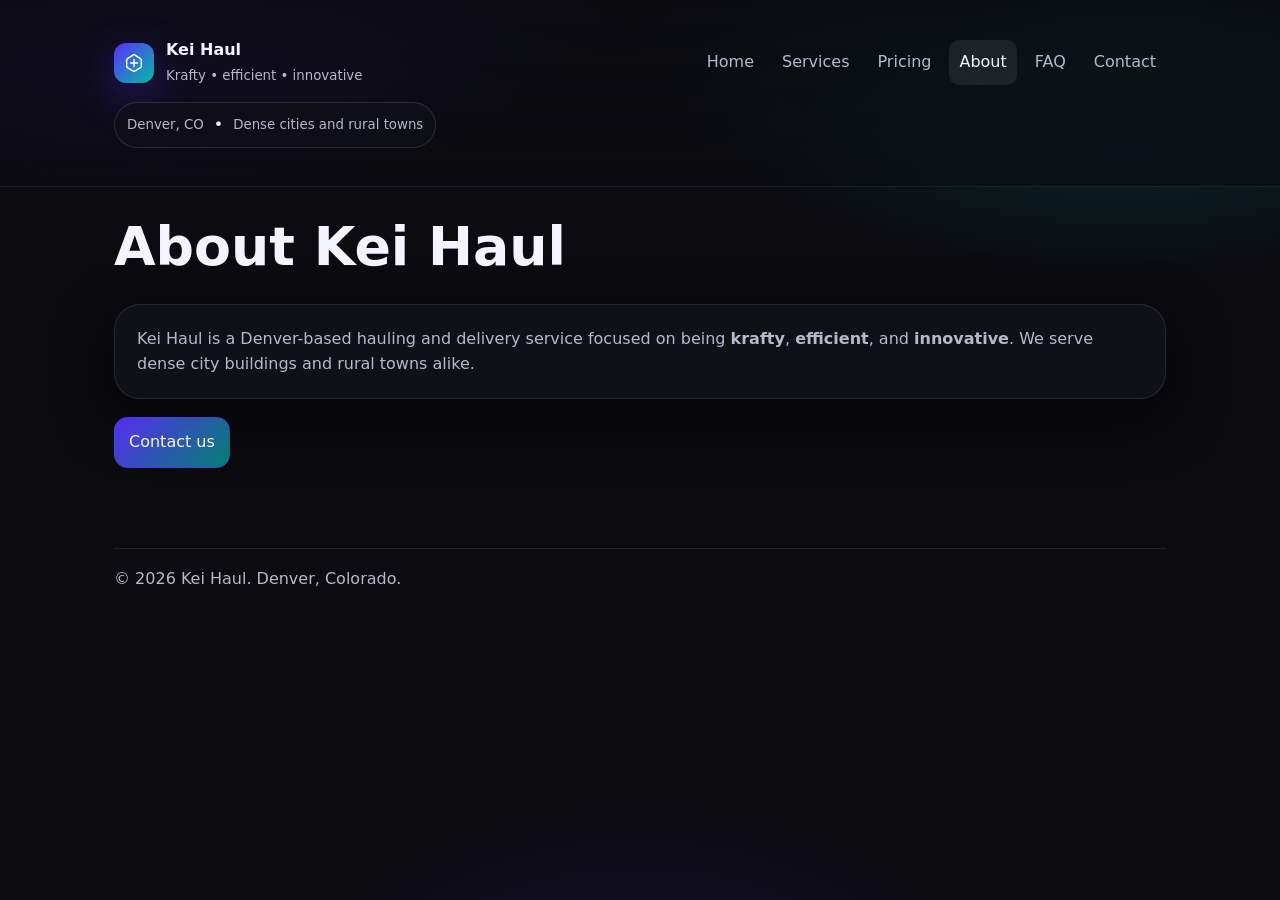
==== about.html @ 42d93d56 "Multi-page site phones on contact only" ====
<!doctype html>
<html lang="en">
<head>
  <meta charset="utf-8" />
  <meta name="viewport" content="width=device-width,initial-scale=1" />
  <meta name="description" content="About Kei Haul — Denver hauling and delivery." />
  <title>About | Kei Haul</title>
  <link rel="stylesheet" href="css/site.css" />
</head>
<body>
  <header>
    <div class="wrap">
      <div class="nav">
        <a class="brand" href="index.html" aria-label="Kei Haul home">
          <span class="mark" aria-hidden="true">
            <svg viewBox="0 0 24 24" fill="none" xmlns="http://www.w3.org/2000/svg">
              <path d="M4 15.5V8.8c0-.5.25-.97.67-1.25l6.5-4.3c.5-.33 1.15-.33 1.65 0l6.5 4.3c.42.28.67.75.67 1.25v6.7c0 .62-.33 1.2-.86 1.52l-6.5 3.95c-.43.26-.97.26-1.4 0l-6.5-3.95A1.78 1.78 0 0 1 4 15.5Z" stroke="white" stroke-width="1.6"/>
              <path d="M8.2 12h7.6" stroke="white" stroke-width="1.6" stroke-linecap="round"/>
              <path d="M12 8.2v7.6" stroke="white" stroke-width="1.6" stroke-linecap="round"/>
            </svg>
          </span>
          <span><b>Kei Haul</b><br /><small class="muted">Krafty • efficient • innovative</small></span>
        </a>
        <nav class="links" aria-label="Site navigation">
          <a href="index.html">Home</a>
          <a href="services.html">Services</a>
          <a href="pricing.html">Pricing</a>
          <a href="about.html" aria-current="page">About</a>
          <a href="faq.html">FAQ</a>
          <a href="contact.html">Contact</a>
        </nav>
        <div class="pill"><small>Denver, CO</small><span aria-hidden="true">•</span><small>Dense cities and rural towns</small></div>
      </div>
    </div>
  </header>

  <main class="wrap">
    <h1 class="page-title">About Kei Haul</h1>
    <section>
      <div class="card"><div class="pad">
        <p class="muted" style="margin:0">Kei Haul is a Denver-based hauling and delivery service focused on being <b>krafty</b>, <b>efficient</b>, and <b>innovative</b>. We serve dense city buildings and rural towns alike.</p>
      </div></div>
      <p style="margin-top:18px"><a class="btn primary" href="contact.html">Contact us</a></p>
    </section>
    <footer>
      <div class="hr"></div>
      <div class="muted">© <span id="y"></span> Kei Haul. Denver, Colorado.</div>
    </footer>
  </main>
  <script>document.getElementById('y').textContent = new Date().getFullYear();</script>
</body>
</html>
---- css/site.css ----
:root{
  --bg:#0b0b10;
  --card:#12121a;
  --text:#f4f4ff;
  --muted:#b8b8cc;
  --brand:#5B2EFF;
  --brand2:#00D1B2;
  --shadow: 0 18px 55px rgba(0,0,0,.55);
  --radius: 18px;
  --radius2: 26px;
  --max: 1100px;
}
*{box-sizing:border-box}
html,body{height:100%}
body{
  margin:0;
  font-family: ui-sans-serif, system-ui, -apple-system, Segoe UI, Roboto, Helvetica, Arial;
  color:var(--text);
  background:
    radial-gradient(900px 500px at 12% -10%, rgba(91,46,255,.55), transparent 55%),
    radial-gradient(900px 500px at 88% 0%, rgba(0,209,178,.25), transparent 55%),
    radial-gradient(700px 500px at 50% 120%, rgba(91,46,255,.20), transparent 55%),
    var(--bg);
  line-height:1.55;
}
a{color:inherit}
.wrap{max-width:var(--max); margin:0 auto; padding:24px}

header{
  position:sticky; top:0; z-index:50;
  backdrop-filter: blur(14px);
  background: linear-gradient(to bottom, rgba(11,11,16,.92), rgba(11,11,16,.55));
  border-bottom: 1px solid rgba(255,255,255,.08);
}
.nav{display:flex; gap:14px; align-items:center; justify-content:space-between; padding:14px 0; flex-wrap:wrap}
.brand{display:flex; align-items:center; gap:12px; text-decoration:none}
.mark{width:40px;height:40px;border-radius:12px;background:linear-gradient(135deg,var(--brand),rgba(0,209,178,.9));display:grid;place-items:center;box-shadow:0 14px 40px rgba(91,46,255,.35)}
.mark svg{width:22px;height:22px}
.pill{display:inline-flex; gap:10px; align-items:center; padding:10px 12px; border:1px solid rgba(255,255,255,.12); border-radius:999px; background: rgba(18,18,26,.65)}
.pill small{color:var(--muted)}
.links{display:flex; gap:8px; flex-wrap:wrap; align-items:center}
.links a{text-decoration:none; color:var(--muted); padding:10px 10px; border-radius:10px}
.links a:hover{color:var(--text); background: rgba(255,255,255,.06)}
.links a[aria-current="page"]{color:var(--text); background: rgba(255,255,255,.08)}

.btn{display:inline-flex; align-items:center; justify-content:center; gap:10px; padding:12px 14px; border-radius:14px; border:1px solid rgba(255,255,255,.14); background: rgba(255,255,255,.06); color:var(--text); text-decoration:none}
.btn.primary{border-color: rgba(91,46,255,.55); background: linear-gradient(135deg, rgba(91,46,255,.95), rgba(0,209,178,.60))}

.card{background: rgba(18,18,26,.78); border: 1px solid rgba(255,255,255,.10); border-radius: var(--radius2); box-shadow: var(--shadow); overflow:hidden}
.pad{padding:22px}
h1{margin:14px 0 10px; font-size: clamp(30px, 4.2vw, 54px); line-height:1.05}
h2{margin:0 0 10px; font-size: 22px}
.muted{color:var(--muted)}
.grid{display:grid; gap:18px; grid-template-columns: 1.2fr .8fr; align-items:stretch}
@media (max-width: 900px){ .grid{grid-template-columns: 1fr} }
.cta{display:flex; gap:12px; flex-wrap:wrap; margin-top:16px}
.cols{display:grid; gap:14px; grid-template-columns: repeat(3, 1fr)}
@media (max-width: 900px){ .cols{grid-template-columns: 1fr} }
.tile{padding:18px; border-radius: var(--radius); background: rgba(255,255,255,.04); border:1px solid rgba(255,255,255,.10)}
.tile b{display:block; margin-bottom:6px}
.pricing{display:grid; gap:14px; grid-template-columns: 1fr 1fr}
@media (max-width: 900px){ .pricing{grid-template-columns: 1fr} }
.list{margin:10px 0 0; padding-left: 18px; color:var(--muted)}
.list li{margin:6px 0}
.note{margin-top:10px; padding:12px 12px; border-radius: 14px; border:1px dashed rgba(255,255,255,.18); background: rgba(255,255,255,.03); color: var(--muted)}
.faq{display:grid; gap:10px}
details{border-radius: var(--radius); border:1px solid rgba(255,255,255,.10); background: rgba(255,255,255,.04); overflow:hidden}
summary{cursor:pointer; list-style:none; padding:14px 16px; font-weight:700}
summary::-webkit-details-marker{display:none}
.ans{padding:0 16px 16px; color:var(--muted)}
footer{padding:28px 0 60px; color: var(--muted)}
.hr{height:1px; background: rgba(255,255,255,.10); margin: 18px 0}
main section{padding:18px 0}
.page-title{margin-top:8px}
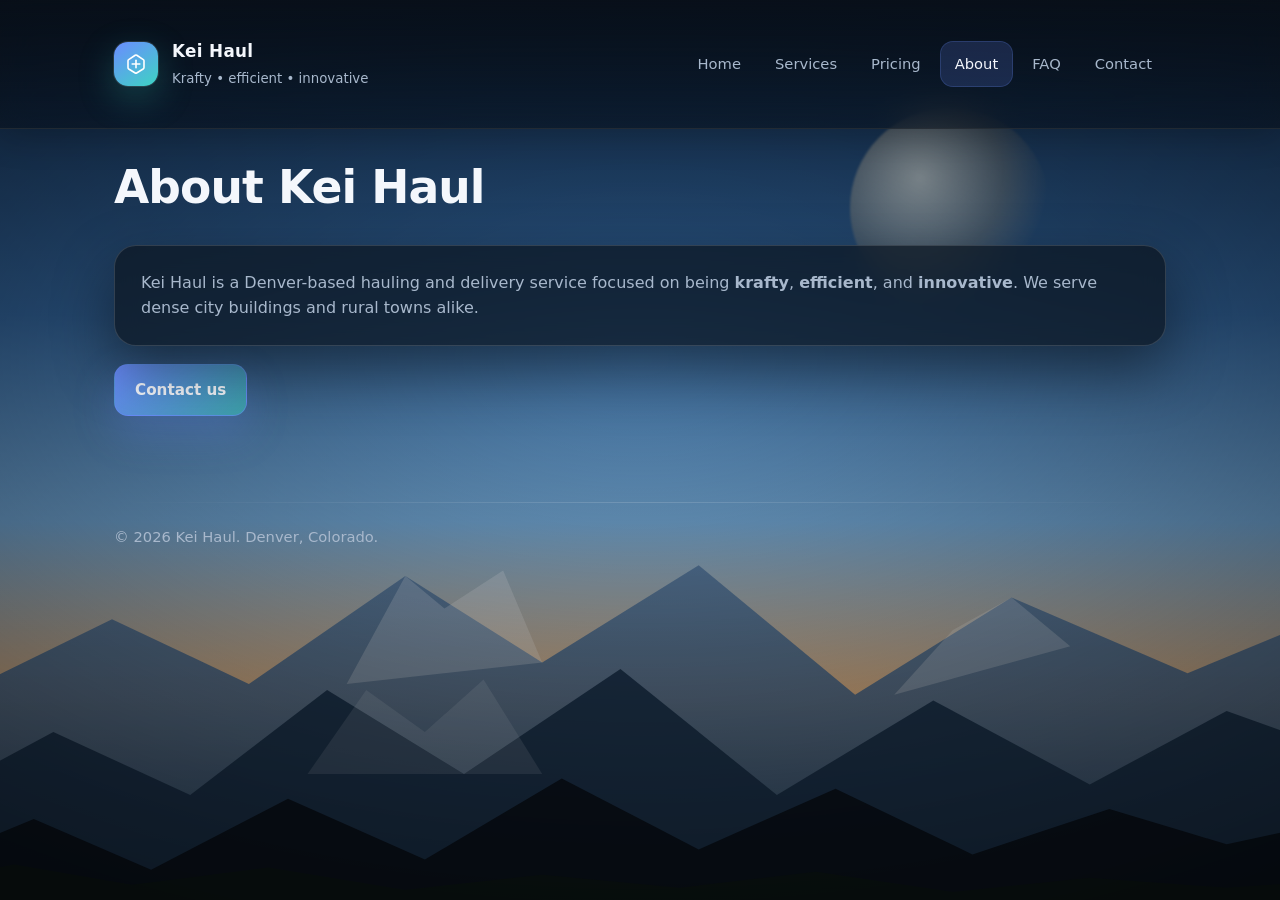
==== commit 0d434116: "Mountain parallax backdrop richer UI services page" ====
--- a/about.html
+++ b/about.html
@@ -8,6 +8,14 @@
   <link rel="stylesheet" href="css/site.css" />
 </head>
 <body>
+  <div class="mountain-backdrop" aria-hidden="true">
+    <div class="mb-sky"></div>
+    <div class="mb-sun"></div>
+    <div class="mb-layer mb-far" data-parallax="0.12"></div>
+    <div class="mb-layer mb-mid" data-parallax="0.24"></div>
+    <div class="mb-layer mb-near" data-parallax="0.38"></div>
+    <div class="mb-vignette"></div>
+  </div>
   <header>
     <div class="wrap">
       <div class="nav">
@@ -29,7 +37,6 @@
           <a href="faq.html">FAQ</a>
           <a href="contact.html">Contact</a>
         </nav>
-        <div class="pill"><small>Denver, CO</small><span aria-hidden="true">•</span><small>Dense cities and rural towns</small></div>
       </div>
     </div>
   </header>
@@ -47,6 +54,7 @@
       <div class="muted">© <span id="y"></span> Kei Haul. Denver, Colorado.</div>
     </footer>
   </main>
+  <script src="js/parallax.js"></script>
   <script>document.getElementById('y').textContent = new Date().getFullYear();</script>
 </body>
 </html>
--- a/css/site.css
+++ b/css/site.css
@@ -1,74 +1,312 @@
 :root{
-  --bg:#0b0b10;
-  --card:#12121a;
-  --text:#f4f4ff;
-  --muted:#b8b8cc;
-  --brand:#5B2EFF;
-  --brand2:#00D1B2;
-  --shadow: 0 18px 55px rgba(0,0,0,.55);
+  --sky-top:#1e3a5f;
+  --sky-mid:#3d6fa8;
+  --sky-horizon:#c9a882;
+  --ground:#0c1520;
+  --card:rgba(12, 21, 32, 0.72);
+  --card-border:rgba(255,255,255,.14);
+  --text:#f4f7fc;
+  --muted:#a8b8cc;
+  --brand:#6b8cff;
+  --brand2:#3dd4c3;
+  --glow: 0 0 40px rgba(107, 140, 255, 0.15);
+  --shadow: 0 24px 60px rgba(0,0,0,.45);
   --radius: 18px;
-  --radius2: 26px;
+  --radius2: 22px;
   --max: 1100px;
 }
+
 *{box-sizing:border-box}
-html,body{height:100%}
+html{scroll-behavior:smooth}
+html,body{min-height:100%}
 body{
   margin:0;
   font-family: ui-sans-serif, system-ui, -apple-system, Segoe UI, Roboto, Helvetica, Arial;
   color:var(--text);
+  background:var(--ground);
+  line-height:1.6;
+  position:relative;
+}
+
+/* Colorado-style sky + mountains (parallax layers in HTML) */
+.mountain-backdrop{
+  position:fixed;
+  inset:0;
+  z-index:0;
+  pointer-events:none;
+  overflow:hidden;
+}
+.mb-sky{
+  position:absolute;
+  inset:0;
   background:
-    radial-gradient(900px 500px at 12% -10%, rgba(91,46,255,.55), transparent 55%),
-    radial-gradient(900px 500px at 88% 0%, rgba(0,209,178,.25), transparent 55%),
-    radial-gradient(700px 500px at 50% 120%, rgba(91,46,255,.20), transparent 55%),
-    var(--bg);
-  line-height:1.55;
-}
+    linear-gradient(180deg, #0f2744 0%, #2d5a8a 35%, #6a9bc4 58%, #d4a574 78%, #1a2838 100%);
+}
+.mb-sun{
+  position:absolute;
+  top:12%;
+  right:18%;
+  width:min(28vw, 200px);
+  height:min(28vw, 200px);
+  border-radius:50%;
+  background:radial-gradient(circle at 35% 35%, rgba(255,245,220,.95), rgba(255,200,120,.35) 45%, transparent 70%);
+  opacity:.55;
+  filter:blur(1px);
+}
+.mb-layer{
+  position:absolute;
+  left:-5%;
+  right:-5%;
+  bottom:0;
+  height:min(55vh, 520px);
+  background-repeat:no-repeat;
+  background-position:center bottom;
+  background-size:cover;
+  will-change:transform;
+}
+.mb-far{
+  opacity:.85;
+  height:min(48vh, 460px);
+  background-image:url("data:image/svg+xml,%3Csvg xmlns='http://www.w3.org/2000/svg' viewBox='0 0 1440 400' preserveAspectRatio='none'%3E%3Cdefs%3E%3ClinearGradient id='a' x1='0' y1='0' x2='0' y2='1'%3E%3Cstop offset='0' stop-color='%234a6b8f'/%3E%3Cstop offset='1' stop-color='%232d4a66'/%3E%3C/linearGradient%3E%3C/defs%3E%3Cpath fill='url(%23a)' d='M0 400V220L180 140L320 200L480 100L620 180L780 90L940 210L1100 120L1280 190L1440 130V400z'/%3E%3Cpath fill='%23ffffff' opacity='.22' d='M420 200L480 100L520 130L580 95L620 180zM980 210L1040 150L1100 120L1160 165z'/%3E%3C/svg%3E");
+}
+.mb-mid{
+  opacity:.95;
+  height:min(42vh, 400px);
+  background-image:url("data:image/svg+xml,%3Csvg xmlns='http://www.w3.org/2000/svg' viewBox='0 0 1440 360' preserveAspectRatio='none'%3E%3Cpath fill='%231a2f45' d='M0 360V260L120 200L260 260L400 160L540 240L700 140L860 260L1020 170L1180 250L1320 180L1440 220V360z'/%3E%3Cpath fill='%23ffffff' opacity='.12' d='M380 240L440 160L500 200L560 150L620 240z'/%3E%3C/svg%3E");
+}
+.mb-near{
+  height:min(36vh, 340px);
+  background-image:url("data:image/svg+xml,%3Csvg xmlns='http://www.w3.org/2000/svg' viewBox='0 0 1440 320' preserveAspectRatio='none'%3E%3Cpath fill='%230a121c' d='M0 320V280L100 240L220 290L360 220L500 280L640 200L780 270L920 210L1060 275L1200 230L1320 265L1440 240V320z'/%3E%3Cpath fill='%230d1a12' opacity='.65' d='M0 320V300L80 285L200 305L340 288L480 310L620 295L760 308L900 292L1040 312L1180 298L1320 308L1440 300V320z'/%3E%3C/svg%3E");
+}
+.mb-vignette{
+  position:absolute;
+  inset:0;
+  background:radial-gradient(ellipse 90% 70% at 50% 40%, transparent 0%, rgba(5,10,18,.55) 100%);
+  mix-blend-mode:multiply;
+}
+
 a{color:inherit}
-.wrap{max-width:var(--max); margin:0 auto; padding:24px}
+.wrap{max-width:var(--max); margin:0 auto; padding:24px; position:relative; z-index:1}
 
 header{
   position:sticky; top:0; z-index:50;
-  backdrop-filter: blur(14px);
-  background: linear-gradient(to bottom, rgba(11,11,16,.92), rgba(11,11,16,.55));
-  border-bottom: 1px solid rgba(255,255,255,.08);
-}
-.nav{display:flex; gap:14px; align-items:center; justify-content:space-between; padding:14px 0; flex-wrap:wrap}
-.brand{display:flex; align-items:center; gap:12px; text-decoration:none}
-.mark{width:40px;height:40px;border-radius:12px;background:linear-gradient(135deg,var(--brand),rgba(0,209,178,.9));display:grid;place-items:center;box-shadow:0 14px 40px rgba(91,46,255,.35)}
-.mark svg{width:22px;height:22px}
-.pill{display:inline-flex; gap:10px; align-items:center; padding:10px 12px; border:1px solid rgba(255,255,255,.12); border-radius:999px; background: rgba(18,18,26,.65)}
-.pill small{color:var(--muted)}
-.links{display:flex; gap:8px; flex-wrap:wrap; align-items:center}
-.links a{text-decoration:none; color:var(--muted); padding:10px 10px; border-radius:10px}
-.links a:hover{color:var(--text); background: rgba(255,255,255,.06)}
-.links a[aria-current="page"]{color:var(--text); background: rgba(255,255,255,.08)}
-
-.btn{display:inline-flex; align-items:center; justify-content:center; gap:10px; padding:12px 14px; border-radius:14px; border:1px solid rgba(255,255,255,.14); background: rgba(255,255,255,.06); color:var(--text); text-decoration:none}
-.btn.primary{border-color: rgba(91,46,255,.55); background: linear-gradient(135deg, rgba(91,46,255,.95), rgba(0,209,178,.60))}
-
-.card{background: rgba(18,18,26,.78); border: 1px solid rgba(255,255,255,.10); border-radius: var(--radius2); box-shadow: var(--shadow); overflow:hidden}
-.pad{padding:22px}
-h1{margin:14px 0 10px; font-size: clamp(30px, 4.2vw, 54px); line-height:1.05}
-h2{margin:0 0 10px; font-size: 22px}
+  backdrop-filter: blur(16px) saturate(1.2);
+  background: linear-gradient(to bottom, rgba(8,14,22,.88), rgba(8,14,22,.55));
+  border-bottom: 1px solid rgba(255,255,255,.1);
+  box-shadow: 0 8px 32px rgba(0,0,0,.2);
+}
+.nav{display:flex; gap:16px; align-items:center; justify-content:space-between; padding:14px 0; flex-wrap:wrap}
+.brand{display:flex; align-items:center; gap:14px; text-decoration:none; transition:opacity .2s}
+.brand:hover{opacity:.92}
+.mark{
+  width:44px;height:44px;border-radius:14px;
+  background:linear-gradient(145deg, var(--brand), var(--brand2));
+  display:grid;place-items:center;
+  box-shadow:0 12px 36px rgba(61,212,195,.25), 0 0 0 1px rgba(255,255,255,.12);
+}
+.mark svg{width:24px;height:24px}
+.brand b{font-size:1.05rem; letter-spacing:.02em}
+.links{display:flex; gap:6px; flex-wrap:wrap; align-items:center; justify-content:flex-end}
+.links a{
+  text-decoration:none;
+  color:var(--muted);
+  padding:10px 14px;
+  border-radius:12px;
+  font-size:.92rem;
+  font-weight:500;
+  transition:color .2s, background .2s, box-shadow .2s;
+}
+.links a:hover{
+  color:var(--text);
+  background:rgba(255,255,255,.08);
+}
+.links a[aria-current="page"]{
+  color:var(--text);
+  background:rgba(107,140,255,.18);
+  box-shadow:0 0 0 1px rgba(107,140,255,.35);
+}
+
+.btn{
+  display:inline-flex;
+  align-items:center;
+  justify-content:center;
+  gap:10px;
+  padding:13px 20px;
+  border-radius:14px;
+  border:1px solid rgba(255,255,255,.16);
+  background:rgba(255,255,255,.08);
+  color:var(--text);
+  text-decoration:none;
+  font-weight:600;
+  font-size:.95rem;
+  transition:transform .15s, box-shadow .2s, border-color .2s, background .2s;
+}
+.btn:hover{
+  transform:translateY(-2px);
+  background:rgba(255,255,255,.12);
+  box-shadow:var(--shadow);
+}
+.btn.primary{
+  border-color:rgba(107,140,255,.5);
+  background:linear-gradient(135deg, rgba(107,140,255,.95), rgba(61,212,195,.55));
+  box-shadow:0 16px 40px rgba(107,140,255,.25);
+}
+.btn.primary:hover{
+  box-shadow:0 20px 50px rgba(107,140,255,.35);
+}
+
+.card{
+  background:var(--card);
+  border:1px solid var(--card-border);
+  border-radius:var(--radius2);
+  box-shadow:var(--shadow);
+  overflow:hidden;
+  backdrop-filter:blur(12px);
+}
+.pad{padding:24px 26px}
+h1{margin:14px 0 12px; font-size: clamp(1.85rem, 4.5vw, 2.85rem); line-height:1.08; font-weight:800; letter-spacing:-.02em}
+h2{margin:0 0 12px; font-size:1.35rem; font-weight:700; letter-spacing:-.01em}
 .muted{color:var(--muted)}
-.grid{display:grid; gap:18px; grid-template-columns: 1.2fr .8fr; align-items:stretch}
+.grid{display:grid; gap:20px; grid-template-columns: 1.2fr .8fr; align-items:stretch}
 @media (max-width: 900px){ .grid{grid-template-columns: 1fr} }
-.cta{display:flex; gap:12px; flex-wrap:wrap; margin-top:16px}
-.cols{display:grid; gap:14px; grid-template-columns: repeat(3, 1fr)}
+.cta{display:flex; gap:12px; flex-wrap:wrap; margin-top:18px}
+.cols{display:grid; gap:18px; grid-template-columns: repeat(3, 1fr)}
 @media (max-width: 900px){ .cols{grid-template-columns: 1fr} }
-.tile{padding:18px; border-radius: var(--radius); background: rgba(255,255,255,.04); border:1px solid rgba(255,255,255,.10)}
-.tile b{display:block; margin-bottom:6px}
-.pricing{display:grid; gap:14px; grid-template-columns: 1fr 1fr}
+.tile{
+  padding:20px 22px;
+  border-radius:var(--radius);
+  background:rgba(255,255,255,.05);
+  border:1px solid rgba(255,255,255,.1);
+  transition:transform .2s, border-color .2s, box-shadow .2s;
+}
+.tile:hover{
+  transform:translateY(-3px);
+  border-color:rgba(107,140,255,.25);
+  box-shadow:0 16px 40px rgba(0,0,0,.25);
+}
+.tile b{display:block; margin-bottom:8px; font-size:1.05rem}
+.pricing{display:grid; gap:16px; grid-template-columns: 1fr 1fr}
 @media (max-width: 900px){ .pricing{grid-template-columns: 1fr} }
-.list{margin:10px 0 0; padding-left: 18px; color:var(--muted)}
-.list li{margin:6px 0}
-.note{margin-top:10px; padding:12px 12px; border-radius: 14px; border:1px dashed rgba(255,255,255,.18); background: rgba(255,255,255,.03); color: var(--muted)}
-.faq{display:grid; gap:10px}
-details{border-radius: var(--radius); border:1px solid rgba(255,255,255,.10); background: rgba(255,255,255,.04); overflow:hidden}
-summary{cursor:pointer; list-style:none; padding:14px 16px; font-weight:700}
+.list{margin:10px 0 0; padding-left: 20px; color:var(--muted)}
+.list li{margin:8px 0}
+.note{
+  margin-top:12px;
+  padding:14px 16px;
+  border-radius:14px;
+  border:1px dashed rgba(255,255,255,.2);
+  background:rgba(0,0,0,.2);
+  color:var(--muted);
+}
+.faq{display:grid; gap:12px}
+details{
+  border-radius:var(--radius);
+  border:1px solid rgba(255,255,255,.12);
+  background:rgba(255,255,255,.06);
+  overflow:hidden;
+  transition:border-color .2s;
+}
+details:hover{border-color:rgba(255,255,255,.18)}
+summary{cursor:pointer; list-style:none; padding:16px 18px; font-weight:700}
 summary::-webkit-details-marker{display:none}
-.ans{padding:0 16px 16px; color:var(--muted)}
-footer{padding:28px 0 60px; color: var(--muted)}
-.hr{height:1px; background: rgba(255,255,255,.10); margin: 18px 0}
-main section{padding:18px 0}
-.page-title{margin-top:8px}
+.ans{padding:0 18px 18px; color:var(--muted)}
+footer{padding:28px 0 60px; color:var(--muted); font-size:.92rem}
+.hr{height:1px; background:linear-gradient(90deg, transparent, rgba(255,255,255,.15), transparent); margin:22px 0}
+main{position:relative; z-index:1}
+main section{padding:20px 0}
+.page-title{margin-top:10px}
+
+/* Services page */
+.services-hero{
+  text-align:center;
+  padding:28px 20px 36px;
+  margin:0 0 8px;
+}
+.services-hero .eyebrow{
+  display:inline-block;
+  font-size:.78rem;
+  font-weight:700;
+  letter-spacing:.12em;
+  text-transform:uppercase;
+  color:var(--brand2);
+  margin-bottom:10px;
+}
+.services-hero h1{
+  margin:0 auto 14px;
+  max-width:18ch;
+  background:linear-gradient(135deg, #fff 0%, #c5d8f0 45%, var(--brand2) 100%);
+  -webkit-background-clip:text;
+  background-clip:text;
+  color:transparent;
+}
+.services-hero .lead{
+  max-width:52ch;
+  margin:0 auto;
+  font-size:1.08rem;
+  color:var(--muted);
+}
+.service-cards{
+  display:grid;
+  gap:22px;
+  grid-template-columns:repeat(3, 1fr);
+}
+@media (max-width: 900px){ .service-cards{grid-template-columns:1fr} }
+.service-card{
+  position:relative;
+  padding:28px 24px 26px;
+  border-radius:var(--radius2);
+  background:linear-gradient(165deg, rgba(255,255,255,.1) 0%, rgba(12,21,32,.85) 45%);
+  border:1px solid rgba(255,255,255,.14);
+  box-shadow:var(--shadow);
+  backdrop-filter:blur(14px);
+  transition:transform .25s, border-color .25s, box-shadow .25s;
+  overflow:hidden;
+}
+.service-card::before{
+  content:"";
+  position:absolute;
+  top:0; left:0; right:0;
+  height:3px;
+  background:linear-gradient(90deg, var(--brand), var(--brand2));
+  opacity:.9;
+}
+.service-card:hover{
+  transform:translateY(-6px);
+  border-color:rgba(107,140,255,.35);
+  box-shadow:0 28px 60px rgba(0,0,0,.4), var(--glow);
+}
+.service-card .icon-wrap{
+  width:56px;height:56px;
+  border-radius:16px;
+  display:grid;
+  place-items:center;
+  margin-bottom:16px;
+  background:rgba(107,140,255,.15);
+  border:1px solid rgba(107,140,255,.35);
+  color:#c8dcff;
+}
+.service-card .icon-wrap svg{width:28px;height:28px}
+.service-card h2{font-size:1.2rem; margin:0 0 10px}
+.service-card p{margin:0 0 14px; color:var(--muted); font-size:.98rem}
+.service-card ul{margin:0; padding-left:18px; color:var(--muted); font-size:.9rem}
+.service-card ul li{margin:6px 0}
+.services-band{
+  margin-top:36px;
+  padding:22px 24px;
+  border-radius:var(--radius2);
+  background:rgba(0,0,0,.25);
+  border:1px solid rgba(255,255,255,.1);
+  display:flex;
+  flex-wrap:wrap;
+  gap:16px;
+  align-items:center;
+  justify-content:space-between;
+}
+.services-band p{margin:0; color:var(--muted); max-width:48ch}
+
+/* Gradient accent text (home hero span) */
+.accent-gradient{
+  background:linear-gradient(135deg, var(--brand), var(--brand2));
+  -webkit-background-clip:text;
+  background-clip:text;
+  color:transparent;
+}
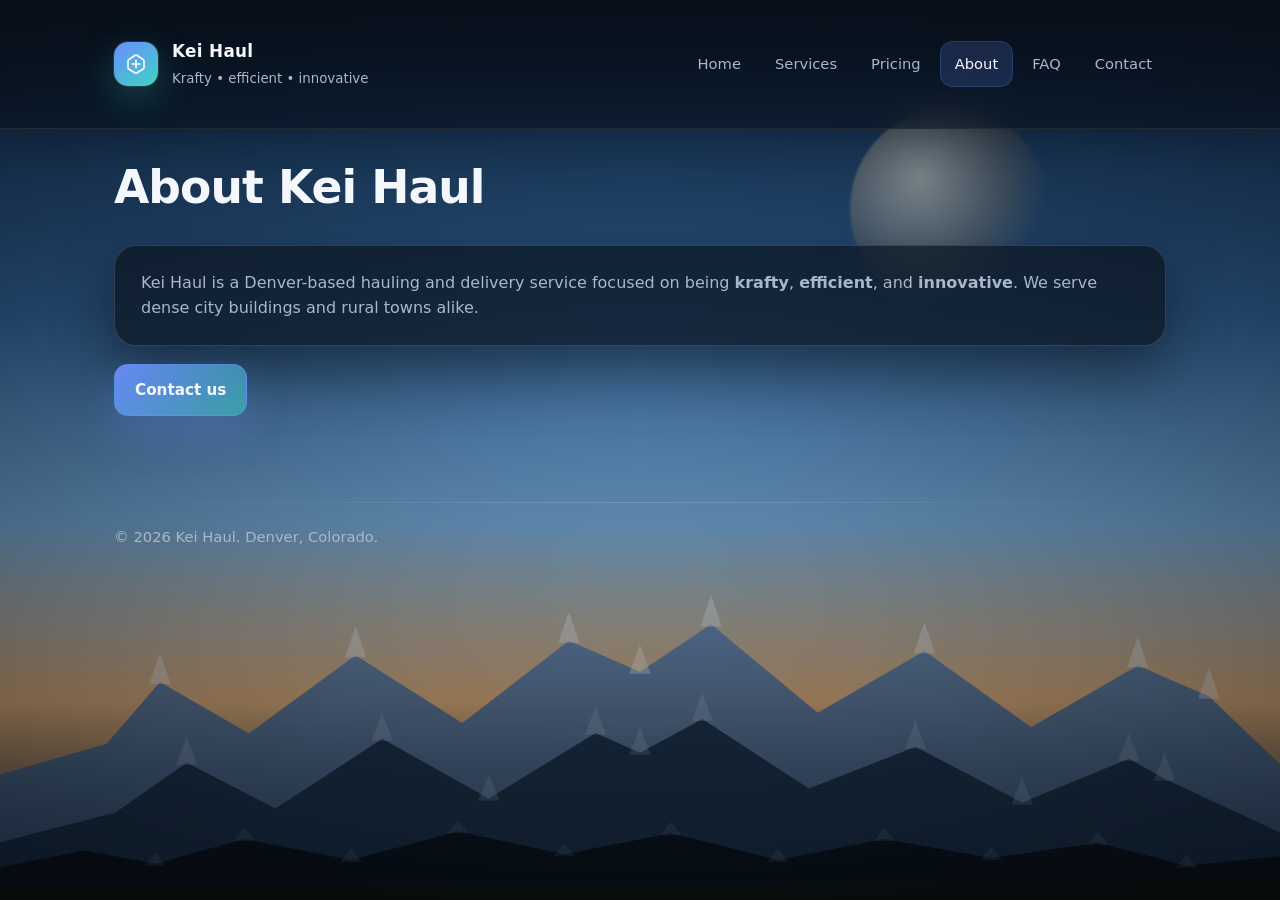
==== commit 0039d47c: "Hover glimmer UI expandable services nav mountain SVGs" ====
--- a/about.html
+++ b/about.html
@@ -19,7 +19,7 @@
   <header>
     <div class="wrap">
       <div class="nav">
-        <a class="brand" href="index.html" aria-label="Kei Haul home">
+        <a class="brand ui-hover" href="index.html" aria-label="Kei Haul home">
           <span class="mark" aria-hidden="true">
             <svg viewBox="0 0 24 24" fill="none" xmlns="http://www.w3.org/2000/svg">
               <path d="M4 15.5V8.8c0-.5.25-.97.67-1.25l6.5-4.3c.5-.33 1.15-.33 1.65 0l6.5 4.3c.42.28.67.75.67 1.25v6.7c0 .62-.33 1.2-.86 1.52l-6.5 3.95c-.43.26-.97.26-1.4 0l-6.5-3.95A1.78 1.78 0 0 1 4 15.5Z" stroke="white" stroke-width="1.6"/>
@@ -30,12 +30,20 @@
           <span><b>Kei Haul</b><br /><small class="muted">Krafty • efficient • innovative</small></span>
         </a>
         <nav class="links" aria-label="Site navigation">
-          <a href="index.html">Home</a>
-          <a href="services.html">Services</a>
-          <a href="pricing.html">Pricing</a>
-          <a href="about.html" aria-current="page">About</a>
-          <a href="faq.html">FAQ</a>
-          <a href="contact.html">Contact</a>
+          <a class="ui-hover" href="index.html">Home</a>
+          <details class="nav-services">
+            <summary>Services</summary>
+            <div class="nav-services-panel">
+              <a class="ui-hover" href="services.html#svc-appliances">Large appliances — quick rundown</a>
+              <a class="ui-hover" href="services.html#svc-home">Home-to-home — quick rundown</a>
+              <a class="ui-hover" href="services.html#svc-region">City &amp; rural — quick rundown</a>
+              <a class="nav-services-all ui-hover" href="services.html">Full services page →</a>
+            </div>
+          </details>
+          <a class="ui-hover" href="pricing.html">Pricing</a>
+          <a class="ui-hover" href="about.html" aria-current="page">About</a>
+          <a class="ui-hover" href="faq.html">FAQ</a>
+          <a class="ui-hover" href="contact.html">Contact</a>
         </nav>
       </div>
     </div>
@@ -44,10 +52,10 @@
   <main class="wrap">
     <h1 class="page-title">About Kei Haul</h1>
     <section>
-      <div class="card"><div class="pad">
+      <div class="card ui-hover"><div class="pad">
         <p class="muted" style="margin:0">Kei Haul is a Denver-based hauling and delivery service focused on being <b>krafty</b>, <b>efficient</b>, and <b>innovative</b>. We serve dense city buildings and rural towns alike.</p>
       </div></div>
-      <p style="margin-top:18px"><a class="btn primary" href="contact.html">Contact us</a></p>
+      <p style="margin-top:18px"><a class="btn primary ui-hover" href="contact.html">Contact us</a></p>
     </section>
     <footer>
       <div class="hr"></div>
--- a/css/site.css
+++ b/css/site.css
@@ -55,28 +55,29 @@
 }
 .mb-layer{
   position:absolute;
-  left:-5%;
-  right:-5%;
+  left:0;
+  right:0;
   bottom:0;
+  width:100%;
   height:min(55vh, 520px);
   background-repeat:no-repeat;
   background-position:center bottom;
-  background-size:cover;
+  background-size:100% 100%;
   will-change:transform;
 }
 .mb-far{
-  opacity:.85;
+  opacity:.9;
   height:min(48vh, 460px);
-  background-image:url("data:image/svg+xml,%3Csvg xmlns='http://www.w3.org/2000/svg' viewBox='0 0 1440 400' preserveAspectRatio='none'%3E%3Cdefs%3E%3ClinearGradient id='a' x1='0' y1='0' x2='0' y2='1'%3E%3Cstop offset='0' stop-color='%234a6b8f'/%3E%3Cstop offset='1' stop-color='%232d4a66'/%3E%3C/linearGradient%3E%3C/defs%3E%3Cpath fill='url(%23a)' d='M0 400V220L180 140L320 200L480 100L620 180L780 90L940 210L1100 120L1280 190L1440 130V400z'/%3E%3Cpath fill='%23ffffff' opacity='.22' d='M420 200L480 100L520 130L580 95L620 180zM980 210L1040 150L1100 120L1160 165z'/%3E%3C/svg%3E");
+  background-image:url("../img/mountain-far.svg");
 }
 .mb-mid{
-  opacity:.95;
+  opacity:.96;
   height:min(42vh, 400px);
-  background-image:url("data:image/svg+xml,%3Csvg xmlns='http://www.w3.org/2000/svg' viewBox='0 0 1440 360' preserveAspectRatio='none'%3E%3Cpath fill='%231a2f45' d='M0 360V260L120 200L260 260L400 160L540 240L700 140L860 260L1020 170L1180 250L1320 180L1440 220V360z'/%3E%3Cpath fill='%23ffffff' opacity='.12' d='M380 240L440 160L500 200L560 150L620 240z'/%3E%3C/svg%3E");
+  background-image:url("../img/mountain-mid.svg");
 }
 .mb-near{
   height:min(36vh, 340px);
-  background-image:url("data:image/svg+xml,%3Csvg xmlns='http://www.w3.org/2000/svg' viewBox='0 0 1440 320' preserveAspectRatio='none'%3E%3Cpath fill='%230a121c' d='M0 320V280L100 240L220 290L360 220L500 280L640 200L780 270L920 210L1060 275L1200 230L1320 265L1440 240V320z'/%3E%3Cpath fill='%230d1a12' opacity='.65' d='M0 320V300L80 285L200 305L340 288L480 310L620 295L760 308L900 292L1040 312L1180 298L1320 308L1440 300V320z'/%3E%3C/svg%3E");
+  background-image:url("../img/mountain-near.svg");
 }
 .mb-vignette{
   position:absolute;
@@ -86,6 +87,75 @@
 }
 
 a{color:inherit}
+
+/* Video-game style hover: scale, outline, glimmer sweep */
+@keyframes ui-glimmer-sweep{
+  0%{ transform:translateX(-120%) skewX(-18deg); opacity:0; }
+  15%{ opacity:.85; }
+  100%{ transform:translateX(280%) skewX(-18deg); opacity:0; }
+}
+.ui-hover{
+  position:relative;
+  transition:transform .22s cubic-bezier(.34,1.45,.64,1),
+              box-shadow .28s ease,
+              outline-color .22s ease,
+              border-color .22s ease;
+  outline:2px solid transparent;
+  outline-offset:2px;
+}
+.ui-hover > *{
+  position:relative;
+  z-index:2;
+}
+.ui-hover::after{
+  content:"";
+  position:absolute;
+  top:0;
+  left:-30%;
+  width:50%;
+  height:100%;
+  pointer-events:none;
+  opacity:0;
+  z-index:1;
+  border-radius:inherit;
+  background:linear-gradient(100deg, transparent 0%, rgba(255,255,255,.06) 40%, rgba(200,230,255,.35) 50%, rgba(255,255,255,.08) 60%, transparent 100%);
+}
+.ui-hover:hover{
+  transform:scale(1.028);
+  outline-color:rgba(130,210,255,.9);
+  box-shadow:0 0 0 1px rgba(130,210,255,.45), 0 16px 44px rgba(0,0,0,.4), 0 0 28px rgba(107,140,255,.22);
+}
+.ui-hover:hover::after{
+  opacity:1;
+  animation:ui-glimmer-sweep .7s ease-out;
+}
+/* Plain links: scale + outline only (glimmer would paint over text) */
+.links > a.ui-hover::after,
+.nav-services-panel a.ui-hover::after,
+.hero-chip.ui-hover::after,
+.btn.ui-hover::after{
+  content:none;
+  animation:none;
+}
+.links > a.ui-hover:hover,
+.nav-services-panel a.ui-hover:hover,
+.hero-chip.ui-hover:hover{
+  box-shadow:0 0 0 1px rgba(130,210,255,.4), 0 8px 28px rgba(0,0,0,.25);
+}
+.btn.ui-hover:hover{
+  box-shadow:0 0 0 1px rgba(130,210,255,.45), 0 18px 44px rgba(0,0,0,.38);
+}
+.btn.primary.ui-hover:hover{
+  box-shadow:0 0 0 1px rgba(180,220,255,.55), 0 22px 50px rgba(107,140,255,.4);
+}
+.ui-hover:active{ transform:scale(1.018); }
+a.ui-hover:focus-visible,
+button.ui-hover:focus-visible,
+summary.ui-hover:focus-visible{
+  outline-color:rgba(130,210,255,.95);
+  outline-offset:3px;
+}
+
 .wrap{max-width:var(--max); margin:0 auto; padding:24px; position:relative; z-index:1}
 
 header{
@@ -96,8 +166,8 @@
   box-shadow: 0 8px 32px rgba(0,0,0,.2);
 }
 .nav{display:flex; gap:16px; align-items:center; justify-content:space-between; padding:14px 0; flex-wrap:wrap}
-.brand{display:flex; align-items:center; gap:14px; text-decoration:none; transition:opacity .2s}
-.brand:hover{opacity:.92}
+.brand{display:flex; align-items:center; gap:14px; text-decoration:none; border-radius:16px; padding:4px 8px 4px 4px; margin:-4px -8px -4px -4px}
+.brand:hover{opacity:1}
 .mark{
   width:44px;height:44px;border-radius:14px;
   background:linear-gradient(145deg, var(--brand), var(--brand2));
@@ -107,23 +177,87 @@
 .mark svg{width:24px;height:24px}
 .brand b{font-size:1.05rem; letter-spacing:.02em}
 .links{display:flex; gap:6px; flex-wrap:wrap; align-items:center; justify-content:flex-end}
-.links a{
+.links > a{
   text-decoration:none;
   color:var(--muted);
   padding:10px 14px;
   border-radius:12px;
   font-size:.92rem;
   font-weight:500;
-  transition:color .2s, background .2s, box-shadow .2s;
-}
-.links a:hover{
-  color:var(--text);
-  background:rgba(255,255,255,.08);
-}
-.links a[aria-current="page"]{
+}
+.links > a:hover{ color:var(--text); }
+.links > a[aria-current="page"]{
   color:var(--text);
   background:rgba(107,140,255,.18);
   box-shadow:0 0 0 1px rgba(107,140,255,.35);
+}
+
+/* Services dropdown in nav */
+.nav-services{
+  position:relative;
+  display:inline-block;
+}
+.nav-services > summary{
+  list-style:none;
+  cursor:pointer;
+  color:var(--muted);
+  padding:10px 14px;
+  border-radius:12px;
+  font-size:.92rem;
+  font-weight:500;
+  transition:color .2s, background .2s;
+}
+.nav-services > summary::-webkit-details-marker{ display:none }
+.nav-services:hover > summary,
+.nav-services[open] > summary{
+  color:var(--text);
+  background:rgba(255,255,255,.08);
+}
+.nav-services.is-on-page > summary{
+  color:var(--text);
+  background:rgba(107,140,255,.18);
+  box-shadow:0 0 0 1px rgba(107,140,255,.35);
+}
+.nav-services-panel{
+  position:absolute;
+  top:calc(100% + 10px);
+  right:0;
+  min-width:min(280px, 92vw);
+  padding:10px;
+  border-radius:14px;
+  background:rgba(10,16,26,.96);
+  border:1px solid rgba(130,210,255,.25);
+  box-shadow:0 20px 50px rgba(0,0,0,.55), 0 0 0 1px rgba(255,255,255,.06);
+  display:flex;
+  flex-direction:column;
+  gap:4px;
+  z-index:80;
+  backdrop-filter:blur(16px);
+}
+.nav-services-panel a{
+  display:block;
+  padding:11px 14px;
+  border-radius:10px;
+  text-decoration:none;
+  color:var(--muted);
+  font-size:.88rem;
+  font-weight:500;
+  transition:background .2s, color .2s, transform .2s;
+}
+.nav-services-panel a:hover{
+  color:var(--text);
+  background:rgba(107,140,255,.15);
+  transform:translateX(2px);
+}
+.nav-services-panel a.nav-services-all{
+  margin-top:6px;
+  padding-top:12px;
+  border-top:1px solid rgba(255,255,255,.1);
+  color:var(--brand2);
+  font-weight:600;
+}
+.nav-services-panel a.nav-services-all:hover{
+  background:rgba(61,212,195,.12);
 }
 
 .btn{
@@ -139,12 +273,6 @@
   text-decoration:none;
   font-weight:600;
   font-size:.95rem;
-  transition:transform .15s, box-shadow .2s, border-color .2s, background .2s;
-}
-.btn:hover{
-  transform:translateY(-2px);
-  background:rgba(255,255,255,.12);
-  box-shadow:var(--shadow);
 }
 .btn.primary{
   border-color:rgba(107,140,255,.5);
@@ -163,6 +291,7 @@
   overflow:hidden;
   backdrop-filter:blur(12px);
 }
+.card.ui-hover:hover{ z-index:2; }
 .pad{padding:24px 26px}
 h1{margin:14px 0 12px; font-size: clamp(1.85rem, 4.5vw, 2.85rem); line-height:1.08; font-weight:800; letter-spacing:-.02em}
 h2{margin:0 0 12px; font-size:1.35rem; font-weight:700; letter-spacing:-.01em}
@@ -177,13 +306,8 @@
   border-radius:var(--radius);
   background:rgba(255,255,255,.05);
   border:1px solid rgba(255,255,255,.1);
-  transition:transform .2s, border-color .2s, box-shadow .2s;
-}
-.tile:hover{
-  transform:translateY(-3px);
-  border-color:rgba(107,140,255,.25);
-  box-shadow:0 16px 40px rgba(0,0,0,.25);
-}
+}
+.tile.ui-hover:hover{ z-index:2; }
 .tile b{display:block; margin-bottom:8px; font-size:1.05rem}
 .pricing{display:grid; gap:16px; grid-template-columns: 1fr 1fr}
 @media (max-width: 900px){ .pricing{grid-template-columns: 1fr} }
@@ -197,17 +321,31 @@
   background:rgba(0,0,0,.2);
   color:var(--muted);
 }
+.note.ui-hover::after{
+  content:none;
+  animation:none;
+}
+.note.ui-hover:hover{
+  box-shadow:0 0 0 1px rgba(130,210,255,.35), 0 10px 32px rgba(0,0,0,.25);
+}
 .faq{display:grid; gap:12px}
-details{
+.faq details{
   border-radius:var(--radius);
   border:1px solid rgba(255,255,255,.12);
   background:rgba(255,255,255,.06);
   overflow:hidden;
   transition:border-color .2s;
 }
-details:hover{border-color:rgba(255,255,255,.18)}
-summary{cursor:pointer; list-style:none; padding:16px 18px; font-weight:700}
-summary::-webkit-details-marker{display:none}
+.faq details:hover{border-color:rgba(255,255,255,.18)}
+.faq summary{cursor:pointer; list-style:none; padding:16px 18px; font-weight:700}
+.faq summary::-webkit-details-marker{display:none}
+.faq details.ui-hover::after{
+  content:none;
+  animation:none;
+}
+.faq details.ui-hover:hover{
+  box-shadow:0 0 0 1px rgba(130,210,255,.35), inset 0 0 24px rgba(107,140,255,.08);
+}
 .ans{padding:0 18px 18px; color:var(--muted)}
 footer{padding:28px 0 60px; color:var(--muted); font-size:.92rem}
 .hr{height:1px; background:linear-gradient(90deg, transparent, rgba(255,255,255,.15), transparent); margin:22px 0}
@@ -250,51 +388,99 @@
   grid-template-columns:repeat(3, 1fr);
 }
 @media (max-width: 900px){ .service-cards{grid-template-columns:1fr} }
-.service-card{
+/* Expandable service cards (details) */
+details.service-card{
   position:relative;
-  padding:28px 24px 26px;
+  padding:0;
   border-radius:var(--radius2);
-  background:linear-gradient(165deg, rgba(255,255,255,.1) 0%, rgba(12,21,32,.85) 45%);
+  background:
+    linear-gradient(90deg, var(--brand), var(--brand2)),
+    linear-gradient(165deg, rgba(255,255,255,.12) 0%, rgba(12,21,32,.88) 42%);
+  background-size:100% 3px, 100% 100%;
+  background-position:0 0, 0 0;
+  background-repeat:no-repeat;
   border:1px solid rgba(255,255,255,.14);
   box-shadow:var(--shadow);
   backdrop-filter:blur(14px);
-  transition:transform .25s, border-color .25s, box-shadow .25s;
   overflow:hidden;
 }
-.service-card::before{
-  content:"";
-  position:absolute;
-  top:0; left:0; right:0;
-  height:3px;
-  background:linear-gradient(90deg, var(--brand), var(--brand2));
-  opacity:.9;
-}
-.service-card:hover{
-  transform:translateY(-6px);
-  border-color:rgba(107,140,255,.35);
-  box-shadow:0 28px 60px rgba(0,0,0,.4), var(--glow);
-}
-.service-card .icon-wrap{
+details.service-card[open]{
+  border-color:rgba(130,210,255,.35);
+  box-shadow:0 28px 60px rgba(0,0,0,.42), var(--glow);
+}
+details.service-card > summary{
+  list-style:none;
+  cursor:pointer;
+  padding:26px 44px 22px 24px;
+  font-weight:700;
+  position:relative;
+}
+details.service-card > summary::-webkit-details-marker{display:none}
+details.service-card > summary::after{
+  content:"▼";
+  position:absolute;
+  top:26px;
+  right:22px;
+  font-size:.65rem;
+  opacity:.55;
+  transition:transform .25s ease, opacity .2s;
+}
+details.service-card[open] > summary::after{
+  transform:rotate(-180deg);
+  opacity:.85;
+}
+details.service-card .service-summary-hint{
+  display:block;
+  margin-top:8px;
+  font-size:.82rem;
+  font-weight:600;
+  letter-spacing:.04em;
+  text-transform:uppercase;
+  color:var(--brand2);
+  opacity:.95;
+}
+details.service-card .icon-wrap{
   width:56px;height:56px;
   border-radius:16px;
   display:grid;
   place-items:center;
-  margin-bottom:16px;
+  margin-bottom:14px;
   background:rgba(107,140,255,.15);
   border:1px solid rgba(107,140,255,.35);
   color:#c8dcff;
 }
-.service-card .icon-wrap svg{width:28px;height:28px}
-.service-card h2{font-size:1.2rem; margin:0 0 10px}
-.service-card p{margin:0 0 14px; color:var(--muted); font-size:.98rem}
-.service-card ul{margin:0; padding-left:18px; color:var(--muted); font-size:.9rem}
-.service-card ul li{margin:6px 0}
+details.service-card .icon-wrap svg{width:28px;height:28px}
+details.service-card .service-teaser{
+  margin:0 0 6px;
+  color:var(--muted);
+  font-size:.98rem;
+  font-weight:500;
+}
+details.service-card h2{font-size:1.2rem; margin:0 0 8px}
+details.service-card .service-rundown{
+  padding:0 24px 26px;
+  border-top:1px solid rgba(255,255,255,.1);
+}
+details.service-card .service-rundown > p:first-child{
+  margin:18px 0 12px;
+  color:var(--text);
+  font-size:1rem;
+  line-height:1.55;
+}
+details.service-card .service-rundown ul{
+  margin:0;
+  padding-left:20px;
+  color:var(--muted);
+  font-size:.92rem;
+}
+details.service-card .service-rundown li{margin:8px 0}
+details.service-card.ui-hover:hover{ z-index:2; }
 .services-band{
   margin-top:36px;
   padding:22px 24px;
   border-radius:var(--radius2);
-  background:rgba(0,0,0,.25);
-  border:1px solid rgba(255,255,255,.1);
+  background:rgba(0,0,0,.3);
+  border:1px solid rgba(255,255,255,.12);
   display:flex;
   flex-wrap:wrap;
   gap:16px;
@@ -310,3 +496,12 @@
   background-clip:text;
   color:transparent;
 }
+
+.hero-chip{
+  padding:8px 12px;
+  border-radius:12px;
+  background:rgba(255,255,255,.06);
+  border:1px solid rgba(255,255,255,.1);
+  font-size:13px;
+  color:var(--muted);
+}
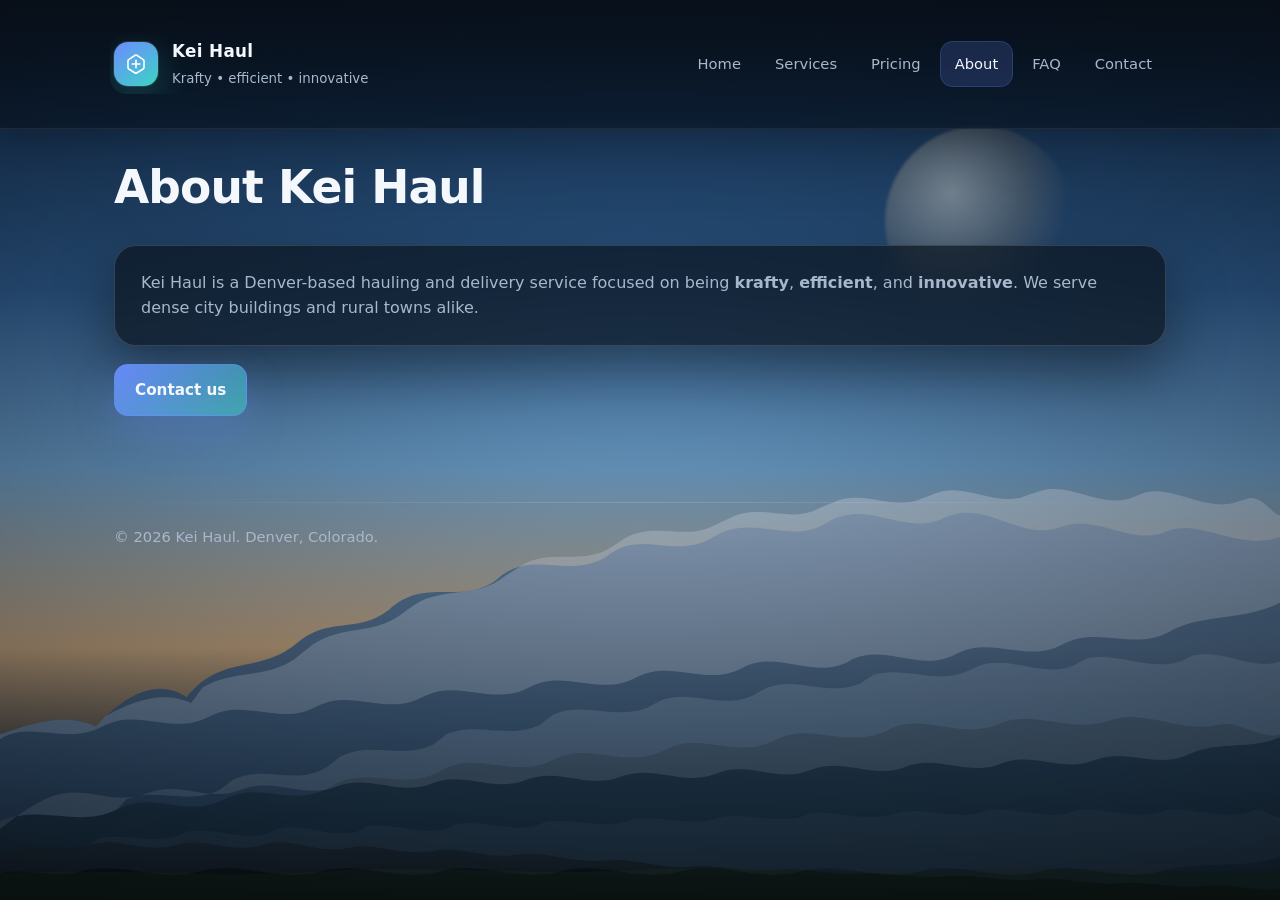
==== commit e0c43b2a: "Single service tab panel contained hover FAQ one box sun parallax mountains" ====
--- a/about.html
+++ b/about.html
@@ -10,7 +10,7 @@
 <body>
   <div class="mountain-backdrop" aria-hidden="true">
     <div class="mb-sky"></div>
-    <div class="mb-sun"></div>
+    <div class="mb-sun" data-parallax-sun="-0.52"></div>
     <div class="mb-layer mb-far" data-parallax="0.12"></div>
     <div class="mb-layer mb-mid" data-parallax="0.24"></div>
     <div class="mb-layer mb-near" data-parallax="0.38"></div>
@@ -19,7 +19,7 @@
   <header>
     <div class="wrap">
       <div class="nav">
-        <a class="brand ui-hover" href="index.html" aria-label="Kei Haul home">
+        <a class="brand ui-hover ui-hover--panel" href="index.html" aria-label="Kei Haul home">
           <span class="mark" aria-hidden="true">
             <svg viewBox="0 0 24 24" fill="none" xmlns="http://www.w3.org/2000/svg">
               <path d="M4 15.5V8.8c0-.5.25-.97.67-1.25l6.5-4.3c.5-.33 1.15-.33 1.65 0l6.5 4.3c.42.28.67.75.67 1.25v6.7c0 .62-.33 1.2-.86 1.52l-6.5 3.95c-.43.26-.97.26-1.4 0l-6.5-3.95A1.78 1.78 0 0 1 4 15.5Z" stroke="white" stroke-width="1.6"/>
@@ -52,7 +52,7 @@
   <main class="wrap">
     <h1 class="page-title">About Kei Haul</h1>
     <section>
-      <div class="card ui-hover"><div class="pad">
+      <div class="card ui-hover ui-hover--panel"><div class="pad">
         <p class="muted" style="margin:0">Kei Haul is a Denver-based hauling and delivery service focused on being <b>krafty</b>, <b>efficient</b>, and <b>innovative</b>. We serve dense city buildings and rural towns alike.</p>
       </div></div>
       <p style="margin-top:18px"><a class="btn primary ui-hover" href="contact.html">Contact us</a></p>
--- a/css/site.css
+++ b/css/site.css
@@ -39,19 +39,24 @@
 .mb-sky{
   position:absolute;
   inset:0;
+  z-index:0;
+  /* Fills full viewport when scrolling — no empty gap below mountains */
   background:
-    linear-gradient(180deg, #0f2744 0%, #2d5a8a 35%, #6a9bc4 58%, #d4a574 78%, #1a2838 100%);
+    linear-gradient(180deg, #0f2744 0%, #2d5a8a 32%, #6a9bc4 52%, #c9a882 72%, #1e2c3a 88%, #0a0f16 100%);
 }
 .mb-sun{
   position:absolute;
-  top:12%;
-  right:18%;
-  width:min(28vw, 200px);
-  height:min(28vw, 200px);
+  top:14%;
+  right:16%;
+  z-index:1;
+  width:min(26vw, 190px);
+  height:min(26vw, 190px);
   border-radius:50%;
-  background:radial-gradient(circle at 35% 35%, rgba(255,245,220,.95), rgba(255,200,120,.35) 45%, transparent 70%);
-  opacity:.55;
-  filter:blur(1px);
+  background:radial-gradient(circle at 35% 35%, rgba(255,248,230,.92), rgba(255,210,150,.38) 42%, transparent 68%);
+  opacity:.5;
+  filter:blur(1.5px);
+  will-change:transform;
+  /* Behind mountain layers (lower z-index); rises into view as you scroll */
 }
 .mb-layer{
   position:absolute;
@@ -59,96 +64,119 @@
   right:0;
   bottom:0;
   width:100%;
-  height:min(55vh, 520px);
+  height:min(58vh, 540px);
   background-repeat:no-repeat;
   background-position:center bottom;
   background-size:100% 100%;
   will-change:transform;
 }
 .mb-far{
-  opacity:.9;
-  height:min(48vh, 460px);
+  z-index:2;
+  opacity:.92;
+  height:min(52vh, 500px);
   background-image:url("../img/mountain-far.svg");
 }
 .mb-mid{
-  opacity:.96;
-  height:min(42vh, 400px);
+  z-index:3;
+  opacity:.97;
+  height:min(46vh, 440px);
   background-image:url("../img/mountain-mid.svg");
 }
 .mb-near{
-  height:min(36vh, 340px);
+  z-index:4;
+  height:min(40vh, 380px);
   background-image:url("../img/mountain-near.svg");
 }
 .mb-vignette{
   position:absolute;
   inset:0;
-  background:radial-gradient(ellipse 90% 70% at 50% 40%, transparent 0%, rgba(5,10,18,.55) 100%);
+  z-index:5;
+  background:radial-gradient(ellipse 90% 70% at 50% 38%, transparent 0%, rgba(5,10,18,.5) 100%);
   mix-blend-mode:multiply;
 }
 
 a{color:inherit}
 
-/* Video-game style hover: scale, outline, glimmer sweep */
+/* Hover: glimmer stays INSIDE box (overflow hidden); outline drawn inward */
 @keyframes ui-glimmer-sweep{
-  0%{ transform:translateX(-120%) skewX(-18deg); opacity:0; }
-  15%{ opacity:.85; }
-  100%{ transform:translateX(280%) skewX(-18deg); opacity:0; }
+  0%{ transform:translateX(-100%) skewX(-12deg); opacity:0; }
+  20%{ opacity:.9; }
+  100%{ transform:translateX(320%) skewX(-12deg); opacity:0; }
 }
 .ui-hover{
   position:relative;
   transition:transform .22s cubic-bezier(.34,1.45,.64,1),
               box-shadow .28s ease,
-              outline-color .22s ease,
               border-color .22s ease;
-  outline:2px solid transparent;
-  outline-offset:2px;
-}
-.ui-hover > *{
+}
+/* Only outer “panels” get clipped shine — not links, buttons, or tabs */
+.ui-hover--panel{
+  overflow:hidden;
+}
+.ui-hover--panel > *{
   position:relative;
   z-index:2;
 }
-.ui-hover::after{
+.ui-hover--panel::after{
   content:"";
   position:absolute;
   top:0;
-  left:-30%;
-  width:50%;
+  left:0;
+  width:45%;
   height:100%;
   pointer-events:none;
   opacity:0;
   z-index:1;
   border-radius:inherit;
-  background:linear-gradient(100deg, transparent 0%, rgba(255,255,255,.06) 40%, rgba(200,230,255,.35) 50%, rgba(255,255,255,.08) 60%, transparent 100%);
-}
-.ui-hover:hover{
-  transform:scale(1.028);
-  outline-color:rgba(130,210,255,.9);
-  box-shadow:0 0 0 1px rgba(130,210,255,.45), 0 16px 44px rgba(0,0,0,.4), 0 0 28px rgba(107,140,255,.22);
-}
-.ui-hover:hover::after{
-  opacity:1;
-  animation:ui-glimmer-sweep .7s ease-out;
-}
-/* Plain links: scale + outline only (glimmer would paint over text) */
+  background:linear-gradient(100deg, transparent 0%, rgba(255,255,255,.05) 35%, rgba(210,235,255,.4) 50%, rgba(255,255,255,.08) 65%, transparent 100%);
+}
+.ui-hover--panel:hover{
+  transform:scale(1.024);
+  outline:2px solid rgba(130,210,255,.92);
+  outline-offset:-2px;
+  box-shadow:0 12px 40px rgba(0,0,0,.38), 0 0 24px rgba(107,140,255,.18);
+}
+.ui-hover--panel:hover::after{
+  animation:ui-glimmer-sweep .65s ease-out;
+}
+.links > a.ui-hover,
+.nav-services-panel a.ui-hover,
+.btn.ui-hover,
+.service-tab{
+  overflow:visible;
+}
 .links > a.ui-hover::after,
 .nav-services-panel a.ui-hover::after,
-.hero-chip.ui-hover::after,
-.btn.ui-hover::after{
+.btn.ui-hover::after,
+.service-tab::after{
   content:none;
   animation:none;
 }
 .links > a.ui-hover:hover,
-.nav-services-panel a.ui-hover:hover,
-.hero-chip.ui-hover:hover{
-  box-shadow:0 0 0 1px rgba(130,210,255,.4), 0 8px 28px rgba(0,0,0,.25);
+.nav-services-panel a.ui-hover:hover{
+  transform:scale(1.04);
+  outline:2px solid rgba(130,210,255,.75);
+  outline-offset:2px;
+  box-shadow:0 0 0 1px rgba(130,210,255,.35), 0 8px 28px rgba(0,0,0,.25);
 }
 .btn.ui-hover:hover{
+  transform:scale(1.04);
+  outline:2px solid rgba(130,210,255,.65);
+  outline-offset:-1px;
   box-shadow:0 0 0 1px rgba(130,210,255,.45), 0 18px 44px rgba(0,0,0,.38);
 }
 .btn.primary.ui-hover:hover{
   box-shadow:0 0 0 1px rgba(180,220,255,.55), 0 22px 50px rgba(107,140,255,.4);
 }
-.ui-hover:active{ transform:scale(1.018); }
+.hero-chip.ui-hover::after{ content:none; }
+.hero-chip.ui-hover:hover{
+  transform:scale(1.05);
+  outline:2px solid rgba(130,210,255,.6);
+  outline-offset:-1px;
+  box-shadow:0 6px 22px rgba(0,0,0,.22);
+}
+.ui-hover:active,
+.ui-hover--panel:active{ transform:scale(1.012); }
 a.ui-hover:focus-visible,
 button.ui-hover:focus-visible,
 summary.ui-hover:focus-visible{
@@ -282,6 +310,13 @@
 .btn.primary:hover{
   box-shadow:0 20px 50px rgba(107,140,255,.35);
 }
+.btn:not(.ui-hover):hover{
+  background:rgba(255,255,255,.12);
+  border-color:rgba(255,255,255,.22);
+}
+.btn.primary:not(.ui-hover):hover{
+  filter:brightness(1.05);
+}
 
 .card{
   background:var(--card);
@@ -291,7 +326,7 @@
   overflow:hidden;
   backdrop-filter:blur(12px);
 }
-.card.ui-hover:hover{ z-index:2; }
+.ui-hover--panel:hover{ z-index:2; }
 .pad{padding:24px 26px}
 h1{margin:14px 0 12px; font-size: clamp(1.85rem, 4.5vw, 2.85rem); line-height:1.08; font-weight:800; letter-spacing:-.02em}
 h2{margin:0 0 12px; font-size:1.35rem; font-weight:700; letter-spacing:-.01em}
@@ -307,7 +342,6 @@
   background:rgba(255,255,255,.05);
   border:1px solid rgba(255,255,255,.1);
 }
-.tile.ui-hover:hover{ z-index:2; }
 .tile b{display:block; margin-bottom:8px; font-size:1.05rem}
 .pricing{display:grid; gap:16px; grid-template-columns: 1fr 1fr}
 @media (max-width: 900px){ .pricing{grid-template-columns: 1fr} }
@@ -321,31 +355,56 @@
   background:rgba(0,0,0,.2);
   color:var(--muted);
 }
-.note.ui-hover::after{
-  content:none;
-  animation:none;
-}
-.note.ui-hover:hover{
-  box-shadow:0 0 0 1px rgba(130,210,255,.35), 0 10px 32px rgba(0,0,0,.25);
-}
-.faq{display:grid; gap:12px}
-.faq details{
-  border-radius:var(--radius);
-  border:1px solid rgba(255,255,255,.12);
-  background:rgba(255,255,255,.06);
-  overflow:hidden;
-  transition:border-color .2s;
-}
-.faq details:hover{border-color:rgba(255,255,255,.18)}
-.faq summary{cursor:pointer; list-style:none; padding:16px 18px; font-weight:700}
-.faq summary::-webkit-details-marker{display:none}
-.faq details.ui-hover::after{
-  content:none;
-  animation:none;
-}
-.faq details.ui-hover:hover{
-  box-shadow:0 0 0 1px rgba(130,210,255,.35), inset 0 0 24px rgba(107,140,255,.08);
-}
+.faq-master{
+  border-radius:var(--radius2);
+  border:1px solid rgba(255,255,255,.14);
+  background:rgba(12,20,32,.75);
+  backdrop-filter:blur(12px);
+  box-shadow:var(--shadow);
+}
+.faq-master > summary{
+  cursor:pointer;
+  list-style:none;
+  padding:20px 22px;
+  font-weight:800;
+  font-size:1.1rem;
+  display:flex;
+  align-items:center;
+  justify-content:space-between;
+  gap:12px;
+}
+.faq-master > summary::-webkit-details-marker{display:none}
+.faq-master > summary:focus-visible{
+  outline:2px solid rgba(130,210,255,.9);
+  outline-offset:3px;
+  border-radius:8px;
+}
+.faq-master > summary::after{
+  content:"+";
+  font-size:1.4rem;
+  font-weight:300;
+  opacity:.7;
+  transition:transform .25s;
+}
+.faq-master[open] > summary::after{
+  transform:rotate(45deg);
+}
+.faq-master .faq-body{
+  padding:0 22px 24px;
+  border-top:1px solid rgba(255,255,255,.08);
+  color:var(--muted);
+  font-size:.98rem;
+  line-height:1.65;
+}
+.faq-master .faq-body h3{
+  color:var(--text);
+  font-size:1.05rem;
+  margin:22px 0 10px;
+}
+.faq-master .faq-body h3:first-child{margin-top:18px}
+.faq-master .faq-body p{margin:0 0 12px}
+.faq-master .faq-body ul{margin:8px 0 16px; padding-left:20px}
+.faq-master .faq-body li{margin:6px 0}
 .ans{padding:0 18px 18px; color:var(--muted)}
 footer{padding:28px 0 60px; color:var(--muted); font-size:.92rem}
 .hr{height:1px; background:linear-gradient(90deg, transparent, rgba(255,255,255,.15), transparent); margin:22px 0}
@@ -382,99 +441,97 @@
   font-size:1.08rem;
   color:var(--muted);
 }
-.service-cards{
-  display:grid;
-  gap:22px;
-  grid-template-columns:repeat(3, 1fr);
-}
-@media (max-width: 900px){ .service-cards{grid-template-columns:1fr} }
-/* Expandable service cards (details) */
-details.service-card{
-  position:relative;
-  padding:0;
+/* Single service bar + one expanding panel */
+.service-hub{
   border-radius:var(--radius2);
-  background:
-    linear-gradient(90deg, var(--brand), var(--brand2)),
-    linear-gradient(165deg, rgba(255,255,255,.12) 0%, rgba(12,21,32,.88) 42%);
-  background-size:100% 3px, 100% 100%;
-  background-position:0 0, 0 0;
-  background-repeat:no-repeat;
   border:1px solid rgba(255,255,255,.14);
+  background:linear-gradient(165deg, rgba(255,255,255,.08) 0%, rgba(10,16,26,.92) 50%);
   box-shadow:var(--shadow);
-  backdrop-filter:blur(14px);
+  backdrop-filter:blur(16px);
+}
+.service-hub::before{
+  content:"";
+  display:block;
+  height:3px;
+  background:linear-gradient(90deg, var(--brand), var(--brand2));
+}
+.service-tab-bar{
+  display:flex;
+  flex-direction:row;
+  justify-content:center;
+  align-items:stretch;
+  gap:10px;
+  padding:14px 12px;
+  background:rgba(0,0,0,.22);
+  border-bottom:1px solid rgba(255,255,255,.1);
+}
+@media (max-width: 700px){
+  .service-tab-bar{flex-direction:column; align-items:stretch}
+}
+.service-tab{
+  flex:1 1 0;
+  min-width:0;
+  display:flex;
+  flex-direction:column;
+  align-items:center;
+  justify-content:center;
+  gap:6px;
+  padding:14px 12px;
+  border-radius:14px;
+  border:1px solid rgba(255,255,255,.14);
+  background:rgba(255,255,255,.06);
+  color:var(--text);
+  font-family:inherit;
+  font-size:.88rem;
+  font-weight:700;
+  cursor:pointer;
+  transition:transform .35s cubic-bezier(.34,1.35,.64,1), flex .35s ease, border-color .2s, background .2s, box-shadow .25s;
+}
+.service-tab .tab-icon svg{width:26px;height:26px;color:#b8d4ff}
+.service-tab .tab-sub{font-size:.72rem;font-weight:500;color:var(--muted);line-height:1.3;text-align:center}
+.service-tab:hover{
+  border-color:rgba(130,210,255,.4);
+  background:rgba(107,140,255,.12);
+}
+.service-tab.is-active{
+  flex:1.35 1 0;
+  transform:scale(1.04);
+  border-color:rgba(130,210,255,.55);
+  background:rgba(107,140,255,.2);
+  box-shadow:0 0 0 1px rgba(130,210,255,.3), 0 12px 36px rgba(0,0,0,.35);
+  z-index:2;
+}
+.service-panels{
   overflow:hidden;
-}
-details.service-card[open]{
-  border-color:rgba(130,210,255,.35);
-  box-shadow:0 28px 60px rgba(0,0,0,.42), var(--glow);
-}
-details.service-card > summary{
-  list-style:none;
-  cursor:pointer;
-  padding:26px 44px 22px 24px;
-  font-weight:700;
-  position:relative;
-}
-details.service-card > summary::-webkit-details-marker{display:none}
-details.service-card > summary::after{
-  content:"▼";
-  position:absolute;
-  top:26px;
-  right:22px;
-  font-size:.65rem;
-  opacity:.55;
-  transition:transform .25s ease, opacity .2s;
-}
-details.service-card[open] > summary::after{
-  transform:rotate(-180deg);
-  opacity:.85;
-}
-details.service-card .service-summary-hint{
+  transition:min-height .35s ease;
+}
+.service-panel{
+  display:none;
+  padding:22px 24px 26px;
+  border-top:1px solid rgba(255,255,255,.08);
+  animation:svcFade .3s ease;
+}
+.service-panel.is-active{
   display:block;
-  margin-top:8px;
-  font-size:.82rem;
-  font-weight:600;
-  letter-spacing:.04em;
-  text-transform:uppercase;
-  color:var(--brand2);
-  opacity:.95;
-}
-details.service-card .icon-wrap{
-  width:56px;height:56px;
-  border-radius:16px;
-  display:grid;
-  place-items:center;
-  margin-bottom:14px;
-  background:rgba(107,140,255,.15);
-  border:1px solid rgba(107,140,255,.35);
-  color:#c8dcff;
-}
-details.service-card .icon-wrap svg{width:28px;height:28px}
-details.service-card .service-teaser{
-  margin:0 0 6px;
-  color:var(--muted);
-  font-size:.98rem;
-  font-weight:500;
-}
-details.service-card h2{font-size:1.2rem; margin:0 0 8px}
-details.service-card .service-rundown{
-  padding:0 24px 26px;
-  border-top:1px solid rgba(255,255,255,.1);
-}
-details.service-card .service-rundown > p:first-child{
-  margin:18px 0 12px;
-  color:var(--text);
-  font-size:1rem;
+}
+@keyframes svcFade{
+  from{ opacity:0; transform:translateY(-6px); }
+  to{ opacity:1; transform:translateY(0); }
+}
+.service-panel h2{
+  margin:0 0 12px;
+  font-size:1.25rem;
+  color:var(--text);
+}
+.service-panel .lead-p{
+  color:var(--text);
+  font-size:1.02rem;
+  margin:0 0 14px;
   line-height:1.55;
 }
-details.service-card .service-rundown ul{
-  margin:0;
-  padding-left:20px;
-  color:var(--muted);
-  font-size:.92rem;
-}
-details.service-card .service-rundown li{margin:8px 0}
-details.service-card.ui-hover:hover{ z-index:2; }
+.service-panel ul{margin:0; padding-left:20px; color:var(--muted)}
+.service-panel li{margin:8px 0}
+.service-hub.ui-hover--panel:hover{ z-index:2; }
 .services-band{
   margin-top:36px;
   padding:22px 24px;
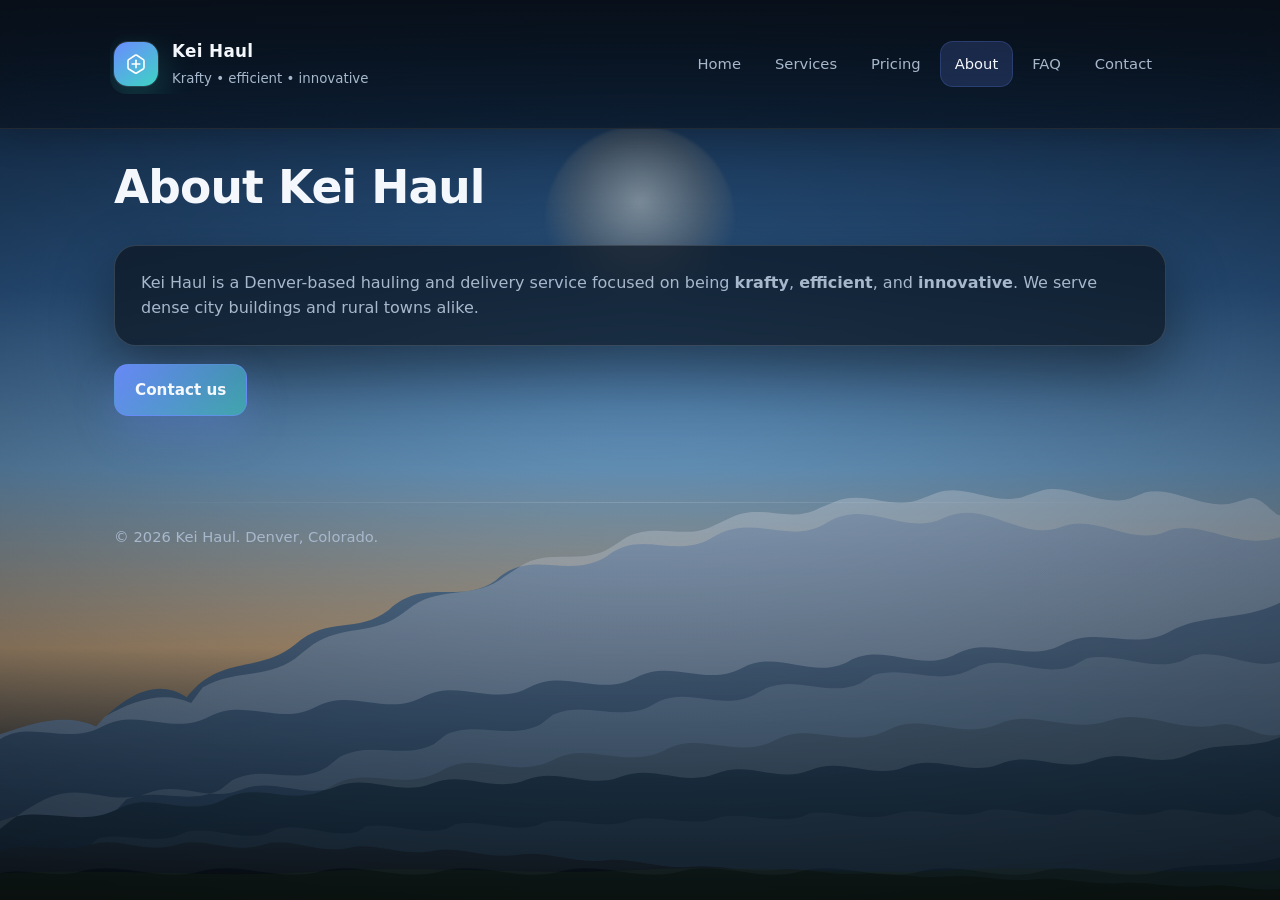
==== commit 130187b6: "Center sun parallax direction Services single nav link" ====
--- a/about.html
+++ b/about.html
@@ -10,7 +10,7 @@
 <body>
   <div class="mountain-backdrop" aria-hidden="true">
     <div class="mb-sky"></div>
-    <div class="mb-sun" data-parallax-sun="-0.52"></div>
+    <div class="mb-sun" data-parallax-sun="0.45"></div>
     <div class="mb-layer mb-far" data-parallax="0.12"></div>
     <div class="mb-layer mb-mid" data-parallax="0.24"></div>
     <div class="mb-layer mb-near" data-parallax="0.38"></div>
@@ -31,15 +31,7 @@
         </a>
         <nav class="links" aria-label="Site navigation">
           <a class="ui-hover" href="index.html">Home</a>
-          <details class="nav-services">
-            <summary>Services</summary>
-            <div class="nav-services-panel">
-              <a class="ui-hover" href="services.html#svc-appliances">Large appliances — quick rundown</a>
-              <a class="ui-hover" href="services.html#svc-home">Home-to-home — quick rundown</a>
-              <a class="ui-hover" href="services.html#svc-region">City &amp; rural — quick rundown</a>
-              <a class="nav-services-all ui-hover" href="services.html">Full services page →</a>
-            </div>
-          </details>
+          <a class="ui-hover" href="services.html">Services</a>
           <a class="ui-hover" href="pricing.html">Pricing</a>
           <a class="ui-hover" href="about.html" aria-current="page">About</a>
           <a class="ui-hover" href="faq.html">FAQ</a>
--- a/css/site.css
+++ b/css/site.css
@@ -46,17 +46,19 @@
 }
 .mb-sun{
   position:absolute;
+  left:50%;
+  right:auto;
   top:14%;
-  right:16%;
   z-index:1;
   width:min(26vw, 190px);
   height:min(26vw, 190px);
+  margin:0;
   border-radius:50%;
-  background:radial-gradient(circle at 35% 35%, rgba(255,248,230,.92), rgba(255,210,150,.38) 42%, transparent 68%);
+  background:radial-gradient(circle at 50% 40%, rgba(255,248,230,.92), rgba(255,210,150,.38) 42%, transparent 68%);
   opacity:.5;
   filter:blur(1.5px);
   will-change:transform;
-  /* Behind mountain layers (lower z-index); rises into view as you scroll */
+  /* Horizontal center from JS: translateX(-50%); behind mountain layers */
 }
 .mb-layer{
   position:absolute;
@@ -140,20 +142,17 @@
   animation:ui-glimmer-sweep .65s ease-out;
 }
 .links > a.ui-hover,
-.nav-services-panel a.ui-hover,
 .btn.ui-hover,
 .service-tab{
   overflow:visible;
 }
 .links > a.ui-hover::after,
-.nav-services-panel a.ui-hover::after,
 .btn.ui-hover::after,
 .service-tab::after{
   content:none;
   animation:none;
 }
-.links > a.ui-hover:hover,
-.nav-services-panel a.ui-hover:hover{
+.links > a.ui-hover:hover{
   transform:scale(1.04);
   outline:2px solid rgba(130,210,255,.75);
   outline-offset:2px;
@@ -218,74 +217,6 @@
   color:var(--text);
   background:rgba(107,140,255,.18);
   box-shadow:0 0 0 1px rgba(107,140,255,.35);
-}
-
-/* Services dropdown in nav */
-.nav-services{
-  position:relative;
-  display:inline-block;
-}
-.nav-services > summary{
-  list-style:none;
-  cursor:pointer;
-  color:var(--muted);
-  padding:10px 14px;
-  border-radius:12px;
-  font-size:.92rem;
-  font-weight:500;
-  transition:color .2s, background .2s;
-}
-.nav-services > summary::-webkit-details-marker{ display:none }
-.nav-services:hover > summary,
-.nav-services[open] > summary{
-  color:var(--text);
-  background:rgba(255,255,255,.08);
-}
-.nav-services.is-on-page > summary{
-  color:var(--text);
-  background:rgba(107,140,255,.18);
-  box-shadow:0 0 0 1px rgba(107,140,255,.35);
-}
-.nav-services-panel{
-  position:absolute;
-  top:calc(100% + 10px);
-  right:0;
-  min-width:min(280px, 92vw);
-  padding:10px;
-  border-radius:14px;
-  background:rgba(10,16,26,.96);
-  border:1px solid rgba(130,210,255,.25);
-  box-shadow:0 20px 50px rgba(0,0,0,.55), 0 0 0 1px rgba(255,255,255,.06);
-  display:flex;
-  flex-direction:column;
-  gap:4px;
-  z-index:80;
-  backdrop-filter:blur(16px);
-}
-.nav-services-panel a{
-  display:block;
-  padding:11px 14px;
-  border-radius:10px;
-  text-decoration:none;
-  color:var(--muted);
-  font-size:.88rem;
-  font-weight:500;
-  transition:background .2s, color .2s, transform .2s;
-}
-.nav-services-panel a:hover{
-  color:var(--text);
-  background:rgba(107,140,255,.15);
-  transform:translateX(2px);
-}
-.nav-services-panel a.nav-services-all{
-  margin-top:6px;
-  padding-top:12px;
-  border-top:1px solid rgba(255,255,255,.1);
-  color:var(--brand2);
-  font-weight:600;
-}
-.nav-services-panel a.nav-services-all:hover{
-  background:rgba(61,212,195,.12);
 }
 
 .btn{
